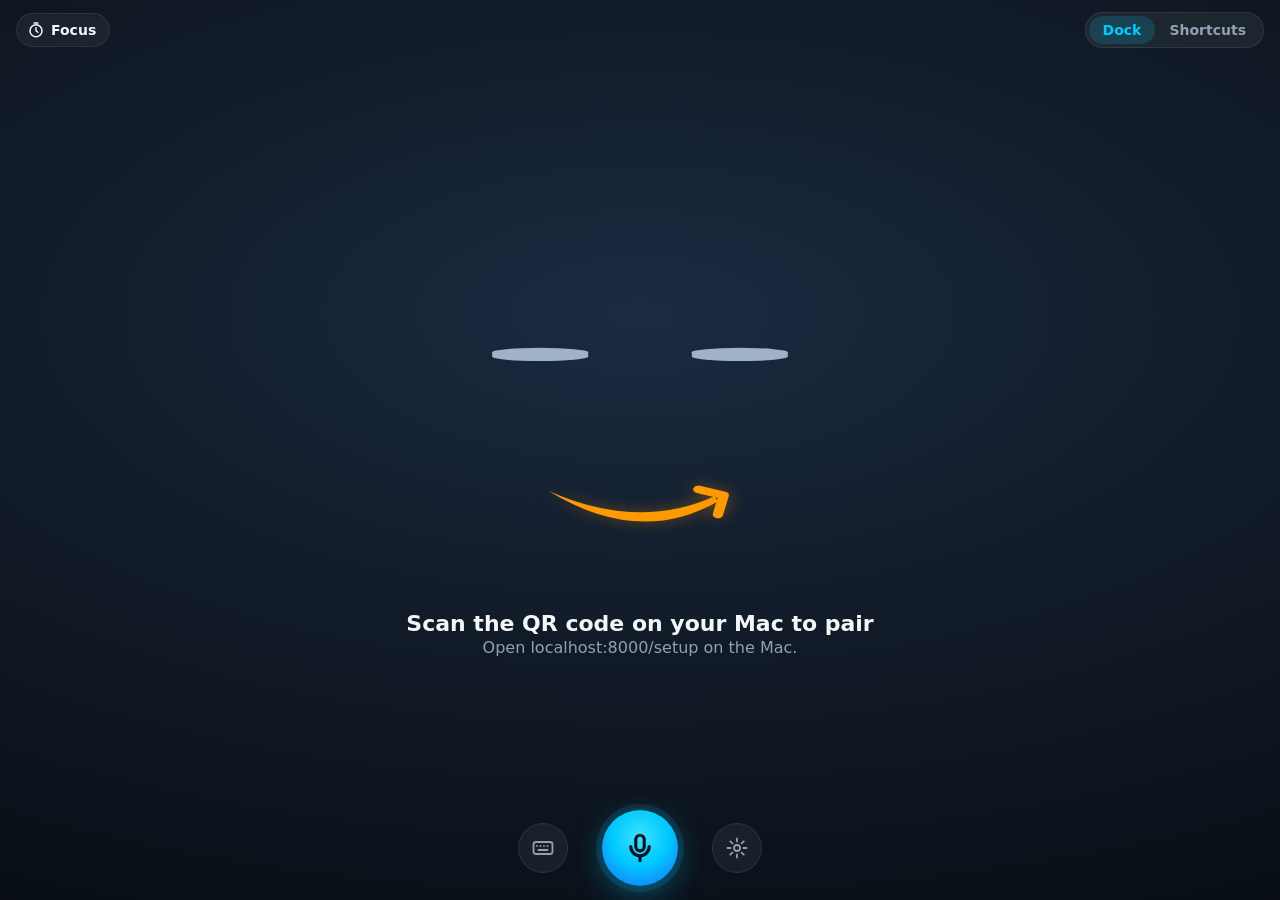
==== server/static/index.html @ d522cc07 "Dock: Alexa+ MCP server, AI agent, Mac + Windows desktop agent, phone app" ====
<!doctype html>
<html lang="en">
<head>
  <meta charset="utf-8">
  <meta name="viewport" content="width=device-width, initial-scale=1, viewport-fit=cover">
  <meta name="theme-color" content="#0f1823">
  <meta name="apple-mobile-web-app-capable" content="yes">
  <meta name="apple-mobile-web-app-status-bar-style" content="black-translucent">
  <title>Dock</title>
  <link rel="manifest" href="manifest.webmanifest">
  <link rel="icon" href="icon.svg" type="image/svg+xml">
  <link rel="apple-touch-icon" href="icon-192.png">
  <link rel="stylesheet" href="style.css">
</head>
<body data-view="face" data-stage="face">
  <header id="topbar">
    <button type="button" id="focus-button" class="pill">
      <svg viewBox="0 0 24 24" aria-hidden="true"><circle cx="12" cy="13" r="8"/><path d="M12 9v4l2.5 2M9.5 2.5h5"/></svg>
      <span id="focus-button-text">Focus</span>
    </button>
    <div id="status" hidden>Connecting…</div>
    <div id="views" role="tablist">
      <button type="button" class="view-tab active" data-view="face">Dock</button>
      <button type="button" class="view-tab" data-view="pad">Shortcuts</button>
    </div>
  </header>

  <main id="main">
    <!-- The stage shows one thing at a time: the face, the focus timer, or the cards. -->
    <section id="stage">
      <div id="face-scene" class="scene">
        <div class="face-tips" id="face-tips-left"></div>
        <div class="face-tips" id="face-tips-right"></div>
        <svg id="face" class="mood-happy" viewBox="0 0 300 210" role="img" aria-label="Dock's face">
          <g class="float">
            <g transform="translate(98 82)"><g class="eye left"><g class="look"><g class="lid">
              <rect class="eye-open" x="-25" y="-38" width="50" height="76" rx="25"/>
              <path class="eye-happy" d="M-27 12 Q0 -30 27 12"/>
            </g></g></g></g>
            <g transform="translate(202 82)"><g class="eye right"><g class="look"><g class="lid">
              <rect class="eye-open" x="-25" y="-38" width="50" height="76" rx="25"/>
              <path class="eye-happy" d="M-27 12 Q0 -30 27 12"/>
            </g></g></g></g>
            <!-- The smile: a swoosh with an arrowhead, like the Amazon smile -->
            <g class="mouth" transform="translate(150 158)"><g class="mouth-shape">
              <path class="smile" d="M-78 -14 Q0 32 66 -8 L69 -2 Q0 50 -78 -14 Z"/>
              <path class="arrow" d="M52 -16 L74 -9 L69 13"/>
            </g></g>
            <text class="zz" x="236" y="40">z</text><text class="zz zz2" x="256" y="22">z</text>
          </g>
        </svg>
        <div id="face-line"></div>
        <div id="face-detail"></div>
      </div>

      <div id="timer-scene" class="scene">
        <div id="timer-ring">
          <svg viewBox="0 0 200 200" aria-hidden="true">
            <defs><linearGradient id="ring-color" x1="0" y1="0" x2="1" y2="1"><stop offset="0" stop-color="#00caff"/><stop offset="1" stop-color="#1e6bff"/></linearGradient></defs>
            <circle class="track" cx="100" cy="100" r="90"/>
            <circle id="timer-progress" cx="100" cy="100" r="90"/>
          </svg>
          <div id="timer-inner">
            <div id="focus-time">0:00</div>
            <div id="focus-state"></div>
          </div>
        </div>
        <div id="focus-goal"></div>
        <div id="timer-moment"></div>
        <div id="timer-presence"><span id="presence-dot"></span> <span id="presence-text">Camera off</span></div>
      </div>

      <div id="cards" class="scene">
        <!-- Mac only: the chat box that opens when you click Dock's face in the menu bar -->
        <div id="compose" class="panel" hidden>
          <form id="compose-form">
            <input id="compose-input" type="text" placeholder="Ask Dock…" autocomplete="off">
            <button type="button" id="compose-mic" aria-label="Talk">
              <svg viewBox="0 0 24 24" aria-hidden="true"><rect x="9" y="3" width="6" height="11" rx="3"/><path d="M5.5 11a6.5 6.5 0 0 0 13 0M12 17.5V21"/></svg>
            </button>
          </form>
          <div id="compose-tips"></div>
          <div id="compose-foot">
            <span id="compose-hint">Talk or type · ⌥ Space opens this anywhere · Esc closes</span>
            <button type="button" id="compose-settings" aria-label="Dock settings" title="Settings and setup">
              <svg viewBox="0 0 24 24" aria-hidden="true"><circle cx="12" cy="12" r="3"/><path d="M12 2.5v3M12 18.5v3M2.5 12h3M18.5 12h3M5.3 5.3l2.1 2.1M16.6 16.6l2.1 2.1M5.3 18.7l2.1-2.1M16.6 7.4l2.1-2.1"/></svg>
            </button>
          </div>
        </div>
        <div id="answer" class="panel transient" hidden>
          <div id="answer-you"></div>
          <div id="answer-text"></div>
        </div>

        <div id="card" class="panel transient" hidden>
          <div id="card-title"></div>
          <div id="card-shortcut"></div>
          <div id="card-detail"></div>
        </div>

        <div id="tip" class="panel transient" hidden>
          <div id="tip-title"></div>
          <div id="tip-shortcut"></div>
          <div id="tip-detail"></div>
        </div>

        <div id="reading" class="panel" hidden>
          <div class="eyebrow">Reading aloud</div>
          <div id="reading-title"></div>
          <button type="button" id="reading-stop" class="primary">Stop reading</button>
        </div>

        <div id="mail" class="panel" hidden>
          <button type="button" class="close" aria-label="Close">×</button>
          <div class="panel-title" id="mail-title"></div>
          <ul id="mail-list"></ul>
          <div id="mail-rest"></div>
        </div>

        <div id="briefing" class="panel" hidden>
          <button type="button" class="close" aria-label="Close">×</button>
          <div class="panel-title" id="briefing-title"></div>
          <div id="briefing-sections"></div>
          <div class="row" id="briefing-ask">
            <button type="button" id="briefing-yes" class="primary">Brief me</button>
            <button type="button" id="briefing-no" class="secondary">Not now</button>
          </div>
        </div>

        <div id="search" class="panel" hidden>
          <button type="button" class="close" aria-label="Not now">×</button>
          <div class="eyebrow" id="search-why">Search Google?</div>
          <div id="search-query"></div>
          <div class="row">
            <button type="button" id="search-go" class="primary">Search</button>
            <button type="button" id="search-no" class="secondary">Not now</button>
          </div>
        </div>

        <div id="writing" class="panel" hidden>
          <button type="button" class="close" aria-label="Keep my text">×</button>
          <div class="eyebrow" id="writing-title">Suggested change</div>
          <div id="writing-text"></div>
          <div class="row">
            <button type="button" id="writing-replace" class="primary">Replace</button>
            <button type="button" id="writing-below" class="secondary">Insert below</button>
            <button type="button" id="writing-more" class="secondary">Change more</button>
          </div>
        </div>

        <div id="mail-plan" class="panel" hidden>
          <button type="button" class="close" aria-label="Not now">×</button>
          <div class="panel-title">Clean up your inbox</div>
          <ul id="mail-plan-list"></ul>
          <div class="row">
            <button type="button" id="mail-plan-go" class="primary">Clean up</button>
            <button type="button" id="mail-plan-no" class="secondary">Not now</button>
          </div>
        </div>

        <div id="downloads" class="panel" hidden>
          <button type="button" class="close" aria-label="Not now for all">×</button>
          <div class="eyebrow">New download</div>
          <ul id="downloads-list"></ul>
        </div>

        <div id="plan" class="panel" hidden>
          <button type="button" class="close" aria-label="Close">×</button>
          <div class="panel-title">Tidy Downloads</div>
          <ul id="plan-moves"></ul>
          <ul id="plan-questions"></ul>
          <div class="row">
            <button type="button" id="plan-move" class="primary">Move selected</button>
            <button type="button" id="plan-cancel" class="secondary">Not now</button>
          </div>
        </div>

        <div id="recap" class="panel" hidden>
          <button type="button" class="close" aria-label="Close">×</button>
          <div class="panel-title" id="recap-day"></div>
          <div id="recap-summary"></div>
          <div id="recap-apps"></div>
          <ul id="recap-files"></ul>
        </div>

        <!-- After a focus session: proof of work -->
        <div id="focus-report" class="panel" hidden>
          <button type="button" class="close" aria-label="Close">×</button>
          <div class="eyebrow">Session done</div>
          <div class="panel-title" id="report-title"></div>
          <div id="report-numbers"></div>
          <div id="report-apps"></div>
          <ul id="report-files"></ul>
          <div id="report-ask">Did you finish your goal?
            <div class="row"><button type="button" id="report-yes" class="primary">Yes!</button><button type="button" id="report-no" class="secondary">Not yet</button></div>
          </div>
          <div class="row">
            <button type="button" id="report-break" class="primary">Take a break</button>
            <button type="button" id="report-again" class="secondary">Another round</button>
          </div>
        </div>

        <!-- Break: flashcards of the shortcuts you asked about -->
        <div id="focus-break" class="panel" hidden>
          <div class="eyebrow">Break · <span id="break-left"></span></div>
          <div id="flashcard">
            <div id="flash-app"></div>
            <div id="flash-name"></div>
            <div id="flash-answer" hidden></div>
            <div class="row center" id="flash-buttons">
              <button type="button" id="flash-reveal" class="secondary">Show shortcut</button>
              <button type="button" id="flash-next" class="secondary" hidden>Next</button>
            </div>
          </div>
          <div id="flash-empty" hidden>Ask Dock where things are in your apps, and their shortcuts become flashcards here.</div>
        </div>

        <div id="week" class="panel" hidden>
          <button type="button" class="close" aria-label="Close">×</button>
          <div class="panel-title">This week</div>
          <div id="week-summary"></div>
          <div id="week-days"></div>
          <ul id="week-goals"></ul>
        </div>
      </div>
    </section>

    <!-- "Try saying" examples for the app in front (Shortcuts view, and while typing) -->
    <section id="try">
      <div id="try-chips">
        <button type="button" class="chip">Tidy my downloads</button>
        <button type="button" class="chip">What's on today?</button>
      </div>
    </section>

    <section id="pad-area">
      <div id="pad-app">Open an app on your Mac</div>
      <div id="pad"></div>
    </section>
  </main>

  <footer id="controls">
    <div id="buttons">
      <button type="button" id="type-button" class="round" aria-label="Type a message">
        <svg viewBox="0 0 24 24" aria-hidden="true"><rect x="2.5" y="6" width="19" height="12" rx="2.5"/><path d="M6 10h.01M9.5 10h.01M13 10h.01M16.5 10h.01M7.5 14h9"/></svg>
      </button>
      <button type="button" id="talk" aria-label="Tap to talk">
        <svg viewBox="0 0 24 24" aria-hidden="true"><rect x="9" y="3" width="6" height="11" rx="3"/><path d="M5.5 11a6.5 6.5 0 0 0 13 0M12 17.5V21"/></svg>
      </button>
      <button type="button" id="settings-button" class="round" aria-label="Settings">
        <svg viewBox="0 0 24 24" aria-hidden="true"><circle cx="12" cy="12" r="3"/><path d="M12 2.5v3M12 18.5v3M2.5 12h3M18.5 12h3M5.3 5.3l2.1 2.1M16.6 16.6l2.1 2.1M5.3 18.7l2.1-2.1M16.6 7.4l2.1-2.1"/></svg>
      </button>
    </div>
    <form id="chat" hidden>
      <input id="chat-input" type="text" placeholder="Type, or just talk…" autocomplete="off" enterkeyhint="send">
      <button type="button" id="chat-mic" class="round small" aria-label="Talk instead">
        <svg viewBox="0 0 24 24" aria-hidden="true"><rect x="9" y="3" width="6" height="11" rx="3"/><path d="M5.5 11a6.5 6.5 0 0 0 13 0M12 17.5V21"/></svg>
      </button>
      <button type="submit" class="primary">Send</button>
      <button type="button" id="chat-close" class="round small" aria-label="Close keyboard">×</button>
    </form>
  </footer>
  <div id="glow" aria-hidden="true"></div>

  <!-- Focus: start a session, or change the one that is running -->
  <dialog id="focus-sheet" class="sheet">
    <div class="sheet-head"><span>Focus</span><button type="button" class="close" aria-label="Close">×</button></div>
    <div id="focus-start">
      <input id="focus-goal-input" type="text" placeholder="Goal, e.g. stat310 homework" autocomplete="off">
      <div id="focus-lengths">
        <button type="button" class="chip" data-minutes="15">15 min</button>
        <button type="button" class="chip" data-minutes="25">25 min</button>
        <button type="button" class="chip selected" data-minutes="50">50 min</button>
        <button type="button" class="chip" data-minutes="90">90 min</button>
        <button type="button" class="chip" data-minutes="0">Until I stop</button>
        <input id="focus-custom" type="number" min="1" max="600" placeholder="other min">
      </div>
      <div class="row">
        <button type="button" id="focus-go" class="primary">Start</button>
        <button type="button" id="focus-week" class="secondary">This week</button>
      </div>
      <div id="focus-tip">Tip: turn on Do Not Disturb, keep the phone charging, and pin this screen (Settings › Security › App pinning).</div>
    </div>
    <div id="focus-live" hidden>
      <div id="sheet-goal"></div>
      <div id="focus-stats"></div>
      <div class="row">
        <button type="button" id="focus-pause" class="secondary">Pause</button>
        <button type="button" id="focus-end" class="secondary">End session</button>
      </div>
    </div>
    <label class="check"><input id="focus-camera" type="checkbox" checked> Use the camera to notice when I step away (video stays on this phone)</label>
  </dialog>

  <dialog id="settings-sheet" class="sheet">
    <div class="sheet-head"><span>Settings</span><button type="button" class="close" aria-label="Close">×</button></div>
    <label class="check" id="folder-suggestions-row"><input id="folder-suggestions" type="checkbox"> Suggest folders by itself for new downloads and Save windows (uses a little AI each time). When off, Dock asks first in Save windows.</label>
    <button type="button" id="install" class="primary" hidden>Install Dock on this phone</button>
    <div id="install-help">To open Dock with one tap: Chrome menu ⋮ › <b>Add to Home screen</b>.</div>
    <div id="settings-status"></div>
    <div id="saved" hidden>Dock saved you <b id="saved-week"></b> this week</div>
  </dialog>

  <video id="camera" playsinline muted hidden></video>
  <script src="config.js"></script>
  <script src="app.js"></script>
  <script src="focus.js"></script>
</body>
</html>
---- server/static/style.css ----
/* Dock phone app. Alexa-style colours: deep navy, Alexa cyan, Amazon orange. */
:root {
  --bg: #0f1823;
  --bg-deep: #070c12;
  --fg: #f3f7fa;
  --muted: #8fa1b3;
  --card: #18243a;
  --card-line: rgba(255, 255, 255, 0.08);
  --cyan: #00caff;
  --blue: #1e6bff;
  --orange: #ff9900;
  --red: #ff5a5f;
  --green: #2fd67b;
  --ease: cubic-bezier(0.2, 0.9, 0.3, 1.15);
}

* { box-sizing: border-box; -webkit-tap-highlight-color: transparent; }

html, body { height: 100%; }

body {
  margin: 0;
  height: 100dvh;
  display: grid;
  grid-template-rows: auto 1fr auto;
  overflow: hidden;
  background: radial-gradient(120% 80% at 50% 35%, #1a2a40 0%, var(--bg) 55%, var(--bg-deep) 100%);
  color: var(--fg);
  font-family: "Amazon Ember", system-ui, -apple-system, "Segoe UI", Roboto, sans-serif;
}

button { font: inherit; cursor: pointer; color: inherit; }
input { font: inherit; }
[hidden] { display: none !important; }

.primary, .secondary {
  padding: 11px 20px;
  border: none;
  border-radius: 999px;
  font-weight: 600;
  white-space: nowrap;
  transition: transform 0.1s, filter 0.2s;
}
.primary { background: var(--cyan); color: #00141f; }
.secondary { background: rgba(255, 255, 255, 0.09); color: var(--fg); }
.primary:active, .secondary:active { transform: scale(0.96); }
.small { padding: 7px 14px; font-size: 14px; }
.row { display: flex; gap: 10px; }
.row > button { flex: 1; min-width: 0; overflow: hidden; text-overflow: ellipsis; }
.row.center { justify-content: center; }
.row.center > button { flex: none; }

/* ---- Top bar ---- */

#topbar {
  /* Clear of the camera notch on either side when the phone is on its side. */
  padding-left: max(16px, env(safe-area-inset-left)) !important;
  padding-right: max(16px, env(safe-area-inset-right)) !important;
  display: flex;
  align-items: center;
  justify-content: space-between;
  gap: 8px;
  padding: max(12px, env(safe-area-inset-top)) 16px 4px;
  position: relative;
}

.pill {
  display: flex;
  align-items: center;
  gap: 6px;
  padding: 7px 13px 7px 10px;
  border: 1px solid var(--card-line);
  border-radius: 999px;
  background: rgba(255, 255, 255, 0.05);
  font-size: 14px;
  font-weight: 600;
  font-variant-numeric: tabular-nums;
}
.pill svg { width: 18px; height: 18px; fill: none; stroke: currentColor; stroke-width: 2; stroke-linecap: round; }
#focus-button.live { border-color: var(--cyan); color: var(--cyan); }
#focus-button.away { border-color: var(--orange); color: var(--orange); }

/* "✓ Split Clip": a quick note at the top for things that just worked */

#status {
  position: absolute;
  left: 50%;
  top: calc(max(12px, env(safe-area-inset-top)) + 40px);
  transform: translateX(-50%);
  padding: 4px 12px;
  border-radius: 999px;
  background: rgba(255, 153, 0, 0.15);
  color: var(--orange);
  font-size: 13px;
  white-space: nowrap;
  z-index: 2;
}

#views {
  display: flex;
  padding: 3px;
  border-radius: 999px;
  background: rgba(255, 255, 255, 0.06);
  border: 1px solid var(--card-line);
}
.view-tab {
  padding: 6px 14px;
  border: none;
  border-radius: 999px;
  background: none;
  color: var(--muted);
  font-size: 14px;
  font-weight: 600;
}
.view-tab.active { background: rgba(0, 202, 255, 0.16); color: var(--cyan); }

/* ---- Main area ---- */

#main {
  padding-left: max(16px, env(safe-area-inset-left)) !important;
  padding-right: max(16px, env(safe-area-inset-right)) !important;
  display: flex;
  flex-direction: column;
  min-height: 0;
  overflow-y: auto;
  padding: 0 16px;
}

#stage {
  flex: 1;
  display: grid;
  grid-template-columns: minmax(0, 1fr);
  /* Exactly the space there is: a hidden scene (e.g. the focus timer behind the
     face) must not make the page taller and show a scrollbar. */
  grid-template-rows: minmax(0, 1fr);
  min-height: 0;
  overflow: hidden;
}
body[data-view="pad"] #stage { grid-template-rows: auto; overflow: visible; }
/* No scrollbars drawn anywhere on the phone (things still scroll if needed). */
#main, #cards, #try-chips { scrollbar-width: none; }
#main::-webkit-scrollbar, #cards::-webkit-scrollbar { display: none; }

/* All scenes sit in the same spot; only one is shown, and they cross-fade. */
.scene {
  grid-area: 1 / 1;
  display: flex;
  flex-direction: column;
  align-items: center;
  justify-content: center;
  transition: opacity 0.35s ease, transform 0.55s var(--ease), visibility 0s linear 0.55s;
  opacity: 0;
  visibility: hidden;
  pointer-events: none;
}
body[data-stage="face"] #face-scene,
body[data-stage="timer"] #timer-scene,
body[data-stage="cards"] #cards {
  opacity: 1;
  visibility: visible;
  pointer-events: auto;
  transform: none;
  transition: opacity 0.35s ease 0.1s, transform 0.55s var(--ease) 0.1s, visibility 0s;
}
/* The face shrinks into the middle as a card grows out of it (and back). */
#face-scene { transform: scale(0.6); }
#timer-scene { transform: scale(0.85); }
#cards { transform: scale(0.94); justify-content: safe center; gap: 14px; padding: 12px 0; overflow-y: auto; max-height: 100%; }

/* ---- The face ---- */

#face-scene {
  display: grid;
  grid-template-columns: minmax(0, 1fr);
  grid-template-areas: "face" "line" "detail" "left" "right";
  justify-items: center;
  align-content: center;
  gap: 16px;
  user-select: none;
}
#face { grid-area: face; width: min(80vw, 44vh, 420px); overflow: visible; cursor: pointer; }
#face-line { grid-area: line; }
#face-detail { grid-area: detail; }

/* A few things to ask, shown only while Dock is idle: below the face in
   portrait, on both sides of it in landscape (so the face can stay big). */
.face-tips { display: none; gap: 8px; flex-wrap: wrap; justify-content: center; max-width: 30rem; }
#face-tips-left { grid-area: left; }
#face-tips-right { grid-area: right; margin-top: -8px; }
#face-scene.idle .face-tips { display: flex; }
.face-tips .chip { white-space: normal; text-align: center; font-size: 15px; padding: 9px 15px; }

@media (min-aspect-ratio: 5/4) {
  #face-scene {
    grid-template-columns: minmax(0, 1fr) auto minmax(0, 1fr);
    grid-template-rows: auto auto auto;
    grid-template-areas: "left face right" "left line right" "left detail right";
    column-gap: clamp(12px, 3vw, 40px);
    row-gap: 10px;
  }
  /* Landscape: the face uses the height, so the eyes get much bigger. */
  #face { width: min(46vw, 64vh, 640px); }
  .face-tips { flex-direction: column; flex-wrap: nowrap; align-self: center; width: 100%; max-width: 15rem; margin: 0 !important; }
  #face-tips-left { justify-self: end; align-items: flex-end; }
  #face-tips-right { justify-self: start; align-items: flex-start; }
  .face-tips .chip { text-align: left; }
  #face-tips-left .chip { text-align: right; }
}
#face .float { animation: float 5s ease-in-out infinite; }
#face .eye, #face .look, #face .lid, #face .mouth-shape {
  transform-box: fill-box;
  transform-origin: center;
  transition: transform 0.35s var(--ease), opacity 0.3s;
}
#face .lid { transition-duration: 0.09s; }
#face .eye-open { fill: #e9fbff; filter: drop-shadow(0 0 10px rgba(0, 202, 255, 0.75)); transition: opacity 0.2s; }
#face .eye-happy { fill: none; stroke: #e9fbff; stroke-width: 13; stroke-linecap: round; opacity: 0;
                   filter: drop-shadow(0 0 10px rgba(0, 202, 255, 0.75)); transition: opacity 0.2s; }
#face .smile { fill: var(--orange); }
#face .arrow { fill: none; stroke: var(--orange); stroke-width: 9; stroke-linecap: round; stroke-linejoin: round; }
#face .mouth-shape { filter: drop-shadow(0 0 8px rgba(255, 153, 0, 0.35)); }
#face .zz { fill: var(--muted); font-size: 30px; font-weight: 700; opacity: 0; }

#face.blink .lid { transform: scaleY(0.08); }

#face.mood-listening .eye { transform: scale(1.12); }
#face.mood-listening .eye-open { filter: drop-shadow(0 0 18px rgba(0, 202, 255, 1)); }
#face.mood-thinking .look { transform: translate(9px, -12px) scale(0.92); }
#face.mood-thinking .mouth-shape { transform: scale(0.7, 0.6); }
#face.mood-speaking .mouth-shape { animation: talk 0.32s ease-in-out infinite alternate; }
#face.mood-celebrate .eye-open { opacity: 0; }
#face.mood-celebrate .eye-happy { opacity: 1; }
#face.mood-celebrate .mouth-shape { transform: scale(1.12); }
#face.mood-sleepy .lid { transform: scaleY(0.09); }
#face.mood-sleepy .mouth-shape { transform: scale(0.6, 0.45); }
#face.mood-sleepy .zz { animation: zz 3s ease-in-out infinite; }
#face.mood-sleepy .zz2 { animation-delay: 1.2s; }
#face.mood-sleepy .eye-open, #face.mood-offline .eye-open { filter: none; fill: #9fb3c4; }
#face.mood-paused .lid { transform: scaleY(0.45); }
#face.mood-paused .mouth-shape { transform: scale(0.75, 0.5); }
#face.mood-worried .eye.left { transform: rotate(14deg) scaleY(0.82); }
#face.mood-worried .eye.right { transform: rotate(-14deg) scaleY(0.82); }
#face.mood-worried .mouth-shape { transform: scale(0.7, -0.55); }
#face.mood-offline { opacity: 0.45; }
#face.mood-offline .lid { transform: scaleY(0.12); }
#face.mood-offline .mouth-shape { transform: scale(0.6, 0.3); }

@keyframes float { 50% { transform: translateY(-5px); } }
@keyframes talk { from { transform: scale(1, 1); } to { transform: scale(0.88, 0.55); } }
@keyframes zz { 0% { opacity: 0; transform: translate(0, 10px); } 40% { opacity: 1; } 100% { opacity: 0; transform: translate(10px, -14px); } }

#face-line { font-size: 22px; font-weight: 600; text-align: center; max-width: 22em; line-height: 1.3; }
#face-line:empty { display: none; }
#face-detail { margin-top: -10px; font-size: 16px; color: var(--muted); text-align: center; max-width: 24em; }
#face-detail:empty { display: none; }
#face-line b { color: var(--cyan); }

/* ---- Focus timer ---- */

#timer-scene { gap: 14px; }
#timer-ring { position: relative; width: min(74vw, 42vh, 340px); aspect-ratio: 1; }
#timer-ring svg { width: 100%; height: 100%; transform: rotate(-90deg); }
#timer-ring circle { fill: none; stroke-width: 9; }
#timer-ring .track { stroke: rgba(255, 255, 255, 0.07); }
#timer-progress { stroke: url(#ring-color); stroke-linecap: round; stroke-dasharray: 565.5; transition: stroke-dashoffset 1s linear; filter: drop-shadow(0 0 6px rgba(0, 202, 255, 0.6)); }
#timer-scene.paused #timer-progress { stroke: var(--orange); filter: none; }
#timer-inner { position: absolute; inset: 0; display: flex; flex-direction: column; align-items: center; justify-content: center; }
#focus-time { font-size: clamp(48px, 17vw, 84px); font-weight: 700; font-variant-numeric: tabular-nums; letter-spacing: -0.02em; }
#focus-state { color: var(--muted); text-transform: uppercase; letter-spacing: 0.14em; font-size: 13px; font-weight: 600; }
#focus-goal { font-size: 22px; font-weight: 600; text-align: center; }
#timer-presence { font-size: 14px; color: var(--muted); }
#timer-scene { cursor: pointer; }
#timer-moment { font-size: 18px; font-weight: 600; color: var(--cyan); text-align: center; min-height: 1.4em; }
#timer-moment:empty { display: none; }
#timer-scene[data-mood="worried"] #timer-moment { color: var(--orange); }
#timer-scene[data-mood="sleepy"] #timer-moment { color: var(--muted); }
#presence-dot { display: inline-block; width: 9px; height: 9px; border-radius: 50%; background: #4b5563; vertical-align: 1px; }
#presence-dot.here { background: var(--green); }
#presence-dot.away { background: var(--orange); }

/* ---- Cards ---- */

.panel {
  position: relative;
  width: min(34rem, 100%);
  padding: 20px 22px;
  border-radius: 24px;
  background: linear-gradient(180deg, rgba(30, 46, 70, 0.95), rgba(22, 34, 54, 0.95));
  border: 1px solid var(--card-line);
  box-shadow: 0 18px 50px rgba(0, 0, 0, 0.35);
  animation: card-in 0.45s var(--ease);
  font-size: 17px;
}
.panel.leaving { animation: card-out 0.22s ease-in forwards; }
@keyframes card-in { from { opacity: 0; transform: translateY(28px) scale(0.96); } }
/* On the phone a card starts as a small round glow where the face was and opens up. */
body:not(.mac) .panel { animation: card-bloom 0.5s var(--ease); }
body:not(.mac) .panel.leaving { animation: card-sink 0.24s ease-in forwards; }
@keyframes card-bloom {
  0% { opacity: 0; transform: scale(0.25); border-radius: 50%; filter: blur(8px); }
  45% { opacity: 1; filter: blur(0); }
  100% { transform: none; }
}
@keyframes card-sink { to { opacity: 0; transform: scale(0.6); border-radius: 50%; } }
@keyframes card-out { to { opacity: 0; transform: translateY(-14px) scale(0.97); } }

.panel .close {
  position: absolute; top: 10px; right: 10px;
  width: 34px; height: 34px; border: none; border-radius: 50%;
  background: rgba(255, 255, 255, 0.07); color: var(--muted); font-size: 20px; line-height: 1;
}
.eyebrow { color: var(--cyan); font-size: 13px; font-weight: 700; text-transform: uppercase; letter-spacing: 0.12em; margin-bottom: 6px; }
.panel-title { font-weight: 700; font-size: 22px; margin-bottom: 10px; padding-right: 30px; }
.panel input[type="text"] {
  width: 100%; margin: 4px 0 12px; padding: 12px 16px;
  border: 1px solid var(--card-line); border-radius: 14px;
  background: rgba(0, 0, 0, 0.25); color: var(--fg);
}

/* Bigger when it's the only thing on screen. */
#cards[data-count="1"] .panel { font-size: 19px; padding: 26px 24px; }
#cards[data-count="1"] .panel-title { font-size: 26px; }

/* The answer to what you just asked */
#answer { text-align: center; }
#answer-you { color: var(--muted); font-size: 16px; margin-bottom: 8px; }
#answer-you:empty { display: none; }
#answer-text { font-size: 24px; font-weight: 600; line-height: 1.35; white-space: pre-line; }
#cards[data-count="1"] #answer-text { font-size: clamp(24px, 6.5vw, 32px); }
/* Next to another card it becomes a small caption above it. */
#cards:not([data-count="1"]) #answer { order: -1; padding: 12px 18px; background: none; border: none; box-shadow: none; }
#cards:not([data-count="1"]) #answer-text { font-size: 18px; font-weight: 500; color: var(--muted); }
.thinking::after { content: "…"; display: inline-block; animation: dots 1.2s steps(4) infinite; width: 1.2em; text-align: left; overflow: hidden; vertical-align: bottom; }
@keyframes dots { from { width: 0; } to { width: 1.2em; } }

#card { text-align: center; }
#card-title { font-size: 26px; font-weight: 700; }
#cards[data-count="1"] #card-title { font-size: clamp(28px, 8vw, 38px); }
#card-shortcut { margin-top: 14px; }
#card-shortcut:empty, #tip-shortcut:empty { display: none; }
#card-detail { color: var(--muted); margin-top: 12px; white-space: pre-line; }
#card-detail:empty { display: none; }
/* Done: a check that pops in, the name, and the shortcut for next time. */
#card.done #card-title::before {
  content: "✓"; display: block; width: 64px; height: 64px; margin: 0 auto 12px; border-radius: 50%;
  background: var(--cyan); color: #0b1526; font-size: 36px; line-height: 64px; font-weight: 800;
  animation: check-pop 0.45s var(--ease) both 0.08s;
}
#card.done #card-shortcut { margin-top: 10px; opacity: 0.75; }
#card.done .keys { font-size: 30px !important; }
@keyframes check-pop { 0% { transform: scale(0); } 70% { transform: scale(1.15); } 100% { transform: none; } }
body.mac #card.done { display: flex; align-items: center; gap: 12px; text-align: left; }
body.mac #card.done #card-title { display: flex; align-items: center; gap: 10px; font-size: 17px !important; }
body.mac #card.done #card-title::before { width: 28px; height: 28px; margin: 0; font-size: 16px; line-height: 28px; flex: none; }
body.mac #card.done #card-shortcut { margin: 0 0 0 auto; }
body.mac #card.done .keys { font-size: 18px !important; }

/* Keyboard shortcuts drawn as keys */
.keys { display: inline-flex; gap: 8px; flex-wrap: wrap; justify-content: center; }
.keys kbd {
  min-width: 1.6em; padding: 0.12em 0.38em;
  border-radius: 0.22em;
  background: linear-gradient(180deg, #2b3d57, #1d2b40);
  border: 1px solid rgba(255, 255, 255, 0.14);
  border-bottom-width: 4px;
  font-family: inherit; font-weight: 700; text-align: center;
}
#card .keys, #tip .keys, #flash-answer .keys { font-size: 46px; }
#cards[data-count="1"] #card .keys { font-size: clamp(48px, 15vw, 72px); }

#tip { border: 2px solid var(--orange); text-align: center; }
#tip-title { font-weight: 700; font-size: 20px; }
#tip-shortcut { margin-top: 10px; font-size: 40px; }
#tip-detail { color: var(--muted); margin-top: 8px; font-size: 15px; }

#reading { text-align: center; display: flex; flex-direction: column; align-items: center; gap: 12px; }
#reading-title { font-size: 22px; font-weight: 600; }

#downloads-list { list-style: none; padding: 0; margin: 0; }
#downloads-list li { padding: 8px 0; }
#downloads-list li + li { border-top: 1px solid var(--card-line); padding-top: 14px; margin-top: 6px; }
.download-name { font-weight: 700; font-size: 1.1em; overflow-wrap: anywhere; }
.download-to { margin: 6px 0 4px; font-size: 1.05em; overflow-wrap: break-word; }
.download-to b { color: var(--cyan); }
.move-why { color: var(--muted); font-size: 14px; }
#downloads .row { margin-top: 12px; }
#downloads .row button { padding: 11px 6px; }
@media (max-width: 380px) { #downloads .row button { font-size: 14px; padding: 10px 4px; } }

#plan ul { list-style: none; padding: 0; margin: 0 0 14px; }
#plan-moves li { display: flex; gap: 10px; align-items: flex-start; padding: 7px 0; }
#plan-moves input { width: 20px; height: 20px; margin-top: 3px; flex: none; accent-color: var(--cyan); }
#plan-moves label { overflow-wrap: anywhere; }
#plan-questions li { padding: 6px 0; color: var(--orange); }
#plan-questions li::before { content: "? "; font-weight: 700; }
#downloads .eyebrow { padding-right: 34px; }
#mail-list { list-style: none; padding: 0; margin: 0; text-align: left; }
#mail-list li { padding: 9px 0 9px 12px; border-left: 3px solid transparent; }
#mail-list li + li { border-top: 1px solid var(--card-line); }
#mail-list li.urgent { border-left-color: var(--orange); }
.mail-from { font-weight: 700; display: flex; justify-content: space-between; gap: 8px; }
.mail-when { color: var(--muted); font-weight: 400; font-size: 0.85em; flex: none; }
.mail-gist { color: var(--muted); margin-top: 2px; }
#mail-list li.urgent .mail-gist { color: var(--fg); }
#mail-rest { color: var(--muted); font-size: 0.9em; margin-top: 10px; text-align: left; }
#mail-rest:empty { display: none; }
#briefing .row, #mail-plan .row { margin-top: 14px; }
#briefing { text-align: left; }
.briefing-section { margin-top: 12px; }
.briefing-section .eyebrow { margin-bottom: 4px; }
.briefing-line { padding: 3px 0; }
.briefing-mail { list-style: none; padding: 0; margin: 0; }
.briefing-mail li { padding: 6px 0 6px 12px; border-left: 3px solid transparent; }
.briefing-mail li.urgent { border-left-color: var(--orange); }
button.small { padding: 6px 12px; font-size: 14px; margin-top: 6px; border-radius: 16px; width: auto; max-width: 100%;
               white-space: normal; text-align: left; line-height: 1.3; }
#mail-plan-list li { flex-wrap: wrap; }
#mail-plan-list li button.small { margin-left: 30px; }
#mail-plan-list { list-style: none; padding: 0; margin: 0; text-align: left; }
#mail-plan-list li { display: flex; gap: 10px; align-items: flex-start; padding: 7px 0; }
#mail-plan-list input { width: 20px; height: 20px; margin-top: 3px; flex: none; accent-color: var(--cyan); }
#mail-plan-list label { overflow-wrap: anywhere; }
/* Long lists scroll inside the card, so its buttons stay in view. */
#plan-moves, #downloads-list, #mail-list, #mail-plan-list { max-height: 45vh; overflow-y: auto; overscroll-behavior: contain; }
#plan-moves.more, #downloads-list.more, #mail-list.more, #mail-plan-list.more { -webkit-mask-image: linear-gradient(to bottom, #000 calc(100% - 36px), transparent); mask-image: linear-gradient(to bottom, #000 calc(100% - 36px), transparent); }

#recap-summary { margin-bottom: 14px; line-height: 1.45; }
.bar-row { display: grid; grid-template-columns: 6.5rem 1fr 4.5rem; gap: 8px; align-items: center; font-size: 14px; margin: 5px 0; }
.bar-row > span:first-child { overflow: hidden; text-overflow: ellipsis; white-space: nowrap; }
.bar { height: 10px; border-radius: 5px; background: linear-gradient(90deg, var(--cyan), var(--blue)); }
.bar-time { color: var(--muted); text-align: right; }
#recap-files, #report-files, #week-goals { margin: 12px 0 0; padding-left: 18px; color: var(--muted); font-size: 14px; }


#report-numbers { font-size: 18px; line-height: 1.55; margin-bottom: 10px; }
#report-apps { color: var(--muted); font-size: 14px; }
#report-ask { margin: 14px 0; }
#report-ask .row { margin-top: 8px; }
#flashcard { text-align: center; padding: 10px 0; }
#flash-app { color: var(--muted); font-size: 14px; }
#flash-name { font-size: 28px; font-weight: 700; margin: 6px 0 12px; }
#flash-answer { margin: 6px 0 14px; }
#week-summary { margin-bottom: 12px; line-height: 1.4; }

/* ---- "Try saying" chips ---- */

#try { display: none; padding: 8px 0 4px; }
body[data-view="pad"] #try, body.typing #try { display: block; }
#try-chips { display: flex; gap: 6px; overflow-x: auto; scrollbar-width: none; padding-bottom: 2px; }
#try-chips::-webkit-scrollbar { display: none; }
.chip {
  flex: none;
  padding: 8px 14px;
  border: 1px solid var(--card-line);
  border-radius: 999px;
  background: rgba(255, 255, 255, 0.06);
  font-size: 14px;
  white-space: nowrap;
}
.chip.selected { background: var(--cyan); border-color: var(--cyan); color: #00141f; font-weight: 600; }

/* ---- Shortcuts view: cards stay on top, smaller ---- */

#pad-area { display: none; padding-bottom: 8px; }
body[data-view="pad"] #pad-area { display: block; }
body[data-view="pad"] #stage { flex: none; }
body[data-view="pad"] #face-scene, body[data-view="pad"] #timer-scene { display: none; }
body[data-view="pad"] #cards { padding: 4px 0; }
body[data-view="pad"]:not([data-stage="cards"]) #cards { display: none; }
body[data-view="pad"] .panel { font-size: 15px !important; padding: 14px 16px !important; border-radius: 18px; }
body[data-view="pad"] .panel-title { font-size: 18px !important; margin-bottom: 6px; }
body[data-view="pad"] #card-title { font-size: 20px !important; }
body[data-view="pad"] #card .keys, body[data-view="pad"] #tip .keys { font-size: 28px !important; }
body[data-view="pad"] #answer-text { font-size: 16px !important; display: -webkit-box; -webkit-line-clamp: 2; -webkit-box-orient: vertical; overflow: hidden; }
body[data-view="pad"] #answer { padding: 4px 8px !important; }
body[data-view="pad"] #cards { max-height: 44vh; overflow-y: auto; justify-content: flex-start; gap: 8px; }
/* The shortcut card becomes one line: name on the left, keys on the right. */
body[data-view="pad"] #card { display: grid; grid-template-columns: 1fr auto; align-items: center; gap: 2px 12px; text-align: left; }
body[data-view="pad"] #card-shortcut { margin: 0; grid-row: 1 / span 2; grid-column: 2; }
body[data-view="pad"] #card-detail { margin: 0; font-size: 13px; }

#pad-app { font-size: 20px; font-weight: 700; margin: 14px 0 10px; }
#pad { display: grid; grid-template-columns: repeat(2, 1fr); gap: 10px; }
@media (min-width: 560px) { #pad { grid-template-columns: repeat(3, 1fr); } }
@media (min-width: 760px) { #pad { grid-template-columns: repeat(4, 1fr); } }
.pad-button {
  min-height: 64px;
  padding: 10px 14px;
  border: none;
  border-radius: 16px;
  background: rgba(255, 255, 255, 0.07);
  display: flex;
  align-items: center;
  justify-content: space-between;
  gap: 8px;
  text-align: left;
  transition: transform 0.08s, background 0.2s;
}
.pad-button:active { transform: scale(0.96); }
.pad-button.pressed { background: rgba(0, 202, 255, 0.35); }
.pad-title { font-size: 16px; font-weight: 600; line-height: 1.2; overflow-wrap: anywhere; }
.pad-shortcut { font-size: 14px; color: var(--muted); white-space: nowrap; }

/* ---- Bottom controls ---- */

#controls { padding: 8px max(16px, env(safe-area-inset-right)) max(14px, env(safe-area-inset-bottom)) max(16px, env(safe-area-inset-left)); }
#buttons { display: flex; align-items: center; justify-content: center; gap: 34px; }
.round {
  width: 50px; height: 50px; border-radius: 50%;
  border: 1px solid var(--card-line);
  background: rgba(255, 255, 255, 0.06);
  display: grid; place-items: center;
  color: var(--muted);
  font-size: 22px;
}
.round.small { width: 42px; height: 42px; flex: none; }
.round svg { width: 24px; height: 24px; fill: none; stroke: currentColor; stroke-width: 1.8; stroke-linecap: round; stroke-linejoin: round; }

#talk {
  width: 76px; height: 76px; border-radius: 50%;
  border: none;
  background: radial-gradient(circle at 50% 35%, #3fe0ff, var(--cyan) 45%, var(--blue));
  display: grid; place-items: center;
  color: #00141f;
  box-shadow: 0 0 0 6px rgba(0, 202, 255, 0.12), 0 8px 30px rgba(0, 202, 255, 0.35);
  transition: transform 0.15s, box-shadow 0.3s;
}
#talk svg { width: 34px; height: 34px; fill: none; stroke: currentColor; stroke-width: 2.2; stroke-linecap: round; }
#talk:active { transform: scale(0.94); }
body[data-voice="listening"] #talk { animation: ring 1.1s ease-in-out infinite; }
@keyframes ring { 50% { box-shadow: 0 0 0 16px rgba(0, 202, 255, 0.18), 0 8px 40px rgba(0, 202, 255, 0.6); } }

#chat { display: flex; gap: 8px; align-items: center; }
#chat-mic { color: var(--cyan); }
body[data-voice="listening"] #chat-mic { background: rgba(0, 202, 255, 0.2); animation: ring 1.1s ease-in-out infinite; }
#chat-input {
  flex: 1; min-width: 0;
  font-size: 17px; padding: 13px 18px;
  border: 1px solid rgba(0, 202, 255, 0.4); border-radius: 999px;
  background: rgba(0, 0, 0, 0.3); color: var(--fg);
}
body.typing #buttons { display: none; }

/* Alexa's light bar: cyan while listening, moving while thinking, pulsing while talking */
#glow {
  position: fixed; left: 0; right: 0; bottom: 0; height: 5px;
  background: linear-gradient(90deg, var(--blue), var(--cyan), #6ff0ff, var(--cyan), var(--blue));
  background-size: 200% 100%;
  opacity: 0; transform: scaleY(0.4); transform-origin: bottom;
  transition: opacity 0.3s, transform 0.3s;
  pointer-events: none;
  box-shadow: 0 0 24px rgba(0, 202, 255, 0.8);
}
body[data-voice="listening"] #glow { opacity: 1; transform: none; animation: pulse 1.1s ease-in-out infinite; }
body[data-voice="thinking"] #glow { opacity: 1; transform: none; animation: slide 1.1s linear infinite; }
body[data-voice="speaking"] #glow { opacity: 0.85; transform: scaleY(0.7); animation: pulse 0.5s ease-in-out infinite; }
@keyframes pulse { 50% { opacity: 0.45; } }
@keyframes slide { to { background-position: -200% 0; } }

/* ---- Sheets (Focus, Settings) ---- */

.sheet {
  width: min(34rem, 100%);
  max-width: 100%;
  margin: auto auto 0;
  padding: 18px 20px max(22px, env(safe-area-inset-bottom));
  border: 1px solid var(--card-line);
  border-radius: 26px 26px 0 0;
  background: #142033;
  color: var(--fg);
  animation: sheet-in 0.35s var(--ease);
}
.sheet::backdrop { background: rgba(0, 0, 0, 0.55); }
@keyframes sheet-in { from { transform: translateY(100%); } }
.sheet-head { display: flex; justify-content: space-between; align-items: center; font-size: 20px; font-weight: 700; margin-bottom: 14px; }
.sheet-head .close { outline: none; width: 36px; height: 36px; border: none; border-radius: 50%; background: rgba(255, 255, 255, 0.08); color: var(--muted); font-size: 20px; }
.sheet .row { margin: 4px 0 12px; }
#focus-goal-input, #focus-custom {
  width: 100%; padding: 13px 16px; margin-bottom: 12px;
  border: 1px solid var(--card-line); border-radius: 14px;
  background: rgba(0, 0, 0, 0.25); color: var(--fg);
}
#focus-lengths { display: flex; flex-wrap: wrap; gap: 8px; align-items: center; margin-bottom: 14px; }
#focus-custom { width: 7.5rem; padding: 8px 12px; margin: 0; }
#focus-tip, #install-help, #settings-status { font-size: 13px; color: var(--muted); line-height: 1.45; }
#sheet-goal { font-size: 22px; font-weight: 700; }
#focus-stats { color: var(--muted); margin: 4px 0 14px; }
.check { display: flex; gap: 10px; align-items: flex-start; font-size: 14px; color: var(--muted); margin: 6px 0 14px; line-height: 1.4; }
.check input { width: 20px; height: 20px; flex: none; accent-color: var(--cyan); }
#install { width: 100%; margin-bottom: 8px; }
#settings-status { margin-top: 12px; }
#saved { margin-top: 8px; font-size: 14px; color: var(--muted); }
#saved b { color: var(--fg); }

/* Phone on its side: the buttons move to a column on the right, so the
   face gets the whole height, and the eyes get bigger. */
@media (min-aspect-ratio: 5/4) and (max-height: 560px) {
  body { grid-template-columns: minmax(0, 1fr) auto; grid-template-rows: auto 1fr auto; }
  #topbar { grid-column: 1 / -1; padding-bottom: 0; }
  #main { grid-column: 1; grid-row: 2 / 4; }
  #controls { grid-column: 2; grid-row: 2 / 4; display: flex; align-items: center; padding: 0 max(16px, env(safe-area-inset-right)) 0 4px; }
  #buttons { flex-direction: column; gap: 16px; }
  body.typing #controls { grid-column: 1 / -1; grid-row: 3; display: block; padding: 6px 16px 10px; }
  body.typing #main { grid-row: 2; }
  #face { width: min(46vw, 82vh, 640px); }
  #face .eye-open { x: -30px; y: -44px; width: 60px; height: 88px; rx: 30px; }
  #face-line { font-size: 20px; }
  body.typing[data-view="face"] #try { display: none; }  /* the face already shows suggestions */
}

/* Resting: nothing happened for a while, so the whole screen dims (it stays on). */
body::after {
  content: ""; position: fixed; inset: 0; z-index: 5;
  background: #000; opacity: 0; pointer-events: none;
  transition: opacity 1.5s ease;
}
body.dim::after { opacity: 0.72; }

/* ---- Mac mode: the menu-bar bubble shows only the cards ---- */
/* (The bubble's height follows the cards, so nothing here may depend on the
   window's height, like vh; and if the cards are ever taller than the screen,
   the bubble scrolls.) */
body.mac { display: block; height: auto; overflow: hidden auto; background: transparent; }
body.mac #plan-moves, body.mac #downloads-list, body.mac #mail-list, body.mac #mail-plan-list, body.mac #writing-text { max-height: 300px; }
body.mac::after, body.mac #topbar, body.mac #controls, body.mac #glow, body.mac #face-scene, body.mac #timer-scene,
body.mac #try, body.mac #pad-area, body.mac .sheet, body.mac .other { display: none !important; }
body.mac #main { display: block; padding: 8px; overflow: visible; }
body.mac #stage { display: block; }
body.mac #cards { opacity: 1; visibility: visible; transform: none; padding: 0; gap: 8px; pointer-events: auto; }
body.mac .panel { font-size: 15px !important; padding: 14px 16px !important; border-radius: 18px;
                  background: #16233a; box-shadow: 0 6px 18px rgba(0, 0, 0, 0.35); }
body.mac .panel-title { font-size: 17px !important; }
body.mac #card-title { font-size: 19px !important; }
body.mac #card .keys, body.mac #tip .keys { font-size: 30px !important; }
body.mac #answer, body.mac #cards:not([data-count="1"]) #answer {
  order: -1; padding: 12px 16px !important; background: #16233a; text-align: left;
  border: 1px solid rgba(0, 202, 255, 0.35); box-shadow: 0 6px 18px rgba(0, 0, 0, 0.35);
}
body.mac #answer-you { font-size: 13px; margin-bottom: 4px; }
body.mac #answer-text { font-size: 16px !important; font-weight: 600; color: var(--fg) !important; }
body.mac[data-voice="listening"] #answer { border-color: var(--cyan); box-shadow: 0 0 0 3px rgba(0, 202, 255, 0.25), 0 6px 18px rgba(0, 0, 0, 0.35); }
body.mac #downloads .row button { font-size: 14px; padding: 9px 6px; }
#compose { display: none; }
body.mac #compose:not([hidden]) { display: block; order: -2; border: 1px solid rgba(0, 202, 255, 0.45); }
#compose-form { display: flex; gap: 8px; align-items: center; }
#compose-input {
  flex: 1; min-width: 0; padding: 10px 14px; font-size: 16px;
  border: 1px solid var(--card-line); border-radius: 999px; background: rgba(0, 0, 0, 0.3); color: var(--fg); outline: none;
}
#compose-input:focus { border-color: var(--cyan); }
#compose-mic {
  width: 40px; height: 40px; flex: none; border: none; border-radius: 50%;
  background: var(--cyan); color: #00141f; display: grid; place-items: center;
}
#compose-mic svg { width: 20px; height: 20px; fill: none; stroke: currentColor; stroke-width: 2.2; stroke-linecap: round; }
#compose-mic.on { background: #ff5a5f; color: white; animation: ring 1.1s ease-in-out infinite; }
#compose-tips { display: flex; flex-wrap: wrap; gap: 6px; margin-top: 10px; }
#compose-tips:empty { display: none; }
#compose-tips .chip { font-size: 13px; padding: 6px 11px; white-space: normal; text-align: left; }
#compose-foot { display: flex; align-items: center; justify-content: space-between; gap: 8px; margin-top: 8px; }
#compose-hint { font-size: 12px; color: var(--muted); }
#compose-settings {
  width: 30px; height: 30px; flex: none; border: none; border-radius: 50%;
  background: rgba(255, 255, 255, 0.08); color: var(--muted); display: grid; place-items: center;
}
#compose-settings:hover { color: var(--fg); background: rgba(255, 255, 255, 0.14); }
#compose-settings svg { width: 17px; height: 17px; fill: none; stroke: currentColor; stroke-width: 1.8; stroke-linecap: round; }

@media (prefers-reduced-motion: reduce) {
  *, *::before, *::after { animation-duration: 0.01ms !important; transition-duration: 0.01ms !important; }
}

/* Writing help: the suggested text, with what changed marked. */
#writing-text { text-align: left; white-space: pre-wrap; line-height: 1.45; margin: 10px 0 14px;
                max-height: 40vh; overflow-y: auto; font-size: 0.95em; }
#writing-text del { color: #ff8a8a; text-decoration: line-through; opacity: 0.8; }
#writing-text ins { color: #7dffb0; text-decoration: none; background: rgba(125, 255, 176, 0.12); border-radius: 4px; }
#writing-text del { margin-right: 0.2em; }
/* Replace on its own line, the other two under it: no label is cut off. */
#writing .row { flex-wrap: wrap; }
#writing .row > button { padding-left: 10px; padding-right: 10px; white-space: nowrap; }
#writing-replace { flex-basis: 100% !important; }

/* "Search Google for …?" */
#search-query { font-size: 1.15em; font-weight: 600; margin: 8px 0 14px; overflow-wrap: anywhere; }
#search-query::before { content: "“"; } #search-query::after { content: "”"; }
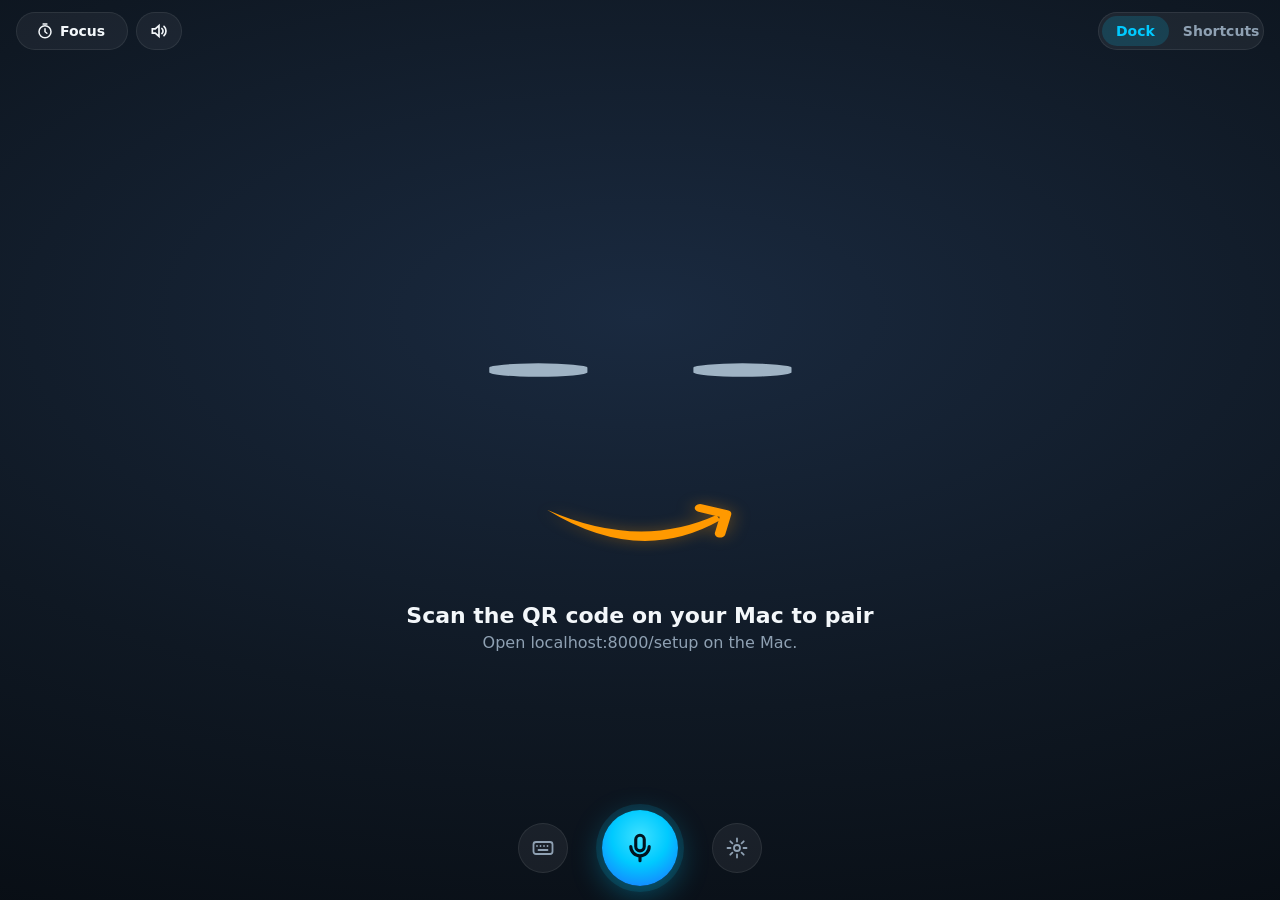
==== commit b53c2a95: "Clean up comments and docs for submission" ====
--- a/server/static/index.html
+++ b/server/static/index.html
@@ -14,10 +14,17 @@
 </head>
 <body data-view="face" data-stage="face">
   <header id="topbar">
-    <button type="button" id="focus-button" class="pill">
-      <svg viewBox="0 0 24 24" aria-hidden="true"><circle cx="12" cy="13" r="8"/><path d="M12 9v4l2.5 2M9.5 2.5h5"/></svg>
-      <span id="focus-button-text">Focus</span>
-    </button>
+    <div id="topbar-left">
+      <button type="button" id="focus-button" class="pill">
+        <svg viewBox="0 0 24 24" aria-hidden="true"><circle cx="12" cy="13" r="8"/><path d="M12 9v4l2.5 2M9.5 2.5h5"/></svg>
+        <span id="focus-button-text">Focus</span>
+      </button>
+      <!-- Mute: show answers without speaking them. -->
+      <button type="button" id="mute-button" class="pill" aria-label="Mute Dock" aria-pressed="false">
+        <svg class="sound-on" viewBox="0 0 24 24" aria-hidden="true"><path d="M4 9.5h3.5L12 5.5v13l-4.5-4H4z"/><path d="M15.5 9a4 4 0 0 1 0 6M18 6.5a7.5 7.5 0 0 1 0 11"/></svg>
+        <svg class="sound-off" viewBox="0 0 24 24" aria-hidden="true"><path d="M4 9.5h3.5L12 5.5v13l-4.5-4H4z"/><path d="M16 9.5l5 5M21 9.5l-5 5"/></svg>
+      </button>
+    </div>
     <div id="status" hidden>Connecting…</div>
     <div id="views" role="tablist">
       <button type="button" class="view-tab active" data-view="face">Dock</button>
@@ -26,12 +33,10 @@
   </header>
 
   <main id="main">
-    <!-- The stage shows one thing at a time: the face, the focus timer, or the cards. -->
+    <!-- The stage shows one thing at a time: the face, the focus timer, or cards. -->
     <section id="stage">
       <div id="face-scene" class="scene">
-        <div class="face-tips" id="face-tips-left"></div>
-        <div class="face-tips" id="face-tips-right"></div>
-        <svg id="face" class="mood-happy" viewBox="0 0 300 210" role="img" aria-label="Dock's face">
+        <svg id="face" class="mood-happy" viewBox="0 30 300 163" role="img" aria-label="Dock's face">
           <g class="float">
             <g transform="translate(98 82)"><g class="eye left"><g class="look"><g class="lid">
               <rect class="eye-open" x="-25" y="-38" width="50" height="76" rx="25"/>
@@ -41,7 +46,6 @@
               <rect class="eye-open" x="-25" y="-38" width="50" height="76" rx="25"/>
               <path class="eye-happy" d="M-27 12 Q0 -30 27 12"/>
             </g></g></g></g>
-            <!-- The smile: a swoosh with an arrowhead, like the Amazon smile -->
             <g class="mouth" transform="translate(150 158)"><g class="mouth-shape">
               <path class="smile" d="M-78 -14 Q0 32 66 -8 L69 -2 Q0 50 -78 -14 Z"/>
               <path class="arrow" d="M52 -16 L74 -9 L69 13"/>
@@ -49,8 +53,14 @@
             <text class="zz" x="236" y="40">z</text><text class="zz zz2" x="256" y="22">z</text>
           </g>
         </svg>
-        <div id="face-line"></div>
-        <div id="face-detail"></div>
+        <div id="face-below">
+          <div id="face-words">
+            <div id="face-line"></div>
+            <div id="face-detail"></div>
+          </div>
+          <div class="face-tips" id="face-tips-left"></div>
+          <div class="face-tips" id="face-tips-right"></div>
+        </div>
       </div>
 
       <div id="timer-scene" class="scene">
@@ -65,13 +75,15 @@
             <div id="focus-state"></div>
           </div>
         </div>
-        <div id="focus-goal"></div>
-        <div id="timer-moment"></div>
-        <div id="timer-presence"><span id="presence-dot"></span> <span id="presence-text">Camera off</span></div>
+        <div id="timer-info">
+          <div id="focus-goal"></div>
+          <div id="timer-moment"></div>
+          <div id="timer-presence"><span id="presence-dot"></span> <span id="presence-text">Camera off</span></div>
+        </div>
       </div>
 
       <div id="cards" class="scene">
-        <!-- Mac only: the chat box that opens when you click Dock's face in the menu bar -->
+        <!-- Mac only: chat box -->
         <div id="compose" class="panel" hidden>
           <form id="compose-form">
             <input id="compose-input" type="text" placeholder="Ask Dock…" autocomplete="off">
@@ -180,10 +192,9 @@
           <div class="panel-title" id="recap-day"></div>
           <div id="recap-summary"></div>
           <div id="recap-apps"></div>
-          <ul id="recap-files"></ul>
-        </div>
-
-        <!-- After a focus session: proof of work -->
+        </div>
+
+        <!-- Focus session report -->
         <div id="focus-report" class="panel" hidden>
           <button type="button" class="close" aria-label="Close">×</button>
           <div class="eyebrow">Session done</div>
@@ -200,7 +211,7 @@
           </div>
         </div>
 
-        <!-- Break: flashcards of the shortcuts you asked about -->
+        <!-- Break flashcards -->
         <div id="focus-break" class="panel" hidden>
           <div class="eyebrow">Break · <span id="break-left"></span></div>
           <div id="flashcard">
@@ -225,7 +236,7 @@
       </div>
     </section>
 
-    <!-- "Try saying" examples for the app in front (Shortcuts view, and while typing) -->
+    <!-- "Try saying" examples -->
     <section id="try">
       <div id="try-chips">
         <button type="button" class="chip">Tidy my downloads</button>
@@ -262,7 +273,7 @@
   </footer>
   <div id="glow" aria-hidden="true"></div>
 
-  <!-- Focus: start a session, or change the one that is running -->
+  <!-- Focus sheet -->
   <dialog id="focus-sheet" class="sheet">
     <div class="sheet-head"><span>Focus</span><button type="button" class="close" aria-label="Close">×</button></div>
     <div id="focus-start">
--- a/server/static/style.css
+++ b/server/static/style.css
@@ -1,4 +1,4 @@
-/* Dock phone app. Alexa-style colours: deep navy, Alexa cyan, Amazon orange. */
+/* Dock phone app styles. */
 :root {
   --bg: #0f1823;
   --bg-deep: #070c12;
@@ -12,6 +12,8 @@
   --red: #ff5a5f;
   --green: #2fd67b;
   --ease: cubic-bezier(0.2, 0.9, 0.3, 1.15);
+  /* Accent gradient used on cards and the main button. */
+  --glow: linear-gradient(90deg, #00caff, #1e6bff 55%, #8a5cff);
 }
 
 * { box-sizing: border-box; -webkit-tap-highlight-color: transparent; }
@@ -34,15 +36,16 @@
 [hidden] { display: none !important; }
 
 .primary, .secondary {
-  padding: 11px 20px;
+  min-height: 48px;
+  padding: 12px 22px;
   border: none;
   border-radius: 999px;
-  font-weight: 600;
+  font-weight: 700;
   white-space: nowrap;
   transition: transform 0.1s, filter 0.2s;
 }
-.primary { background: var(--cyan); color: #00141f; }
-.secondary { background: rgba(255, 255, 255, 0.09); color: var(--fg); }
+.primary { background: linear-gradient(135deg, #00caff, #1e6bff); color: white; box-shadow: 0 6px 20px rgba(30, 107, 255, 0.35); }
+.secondary { background: rgba(255, 255, 255, 0.1); color: var(--fg); }
 .primary:active, .secondary:active { transform: scale(0.96); }
 .small { padding: 7px 14px; font-size: 14px; }
 .row { display: flex; gap: 10px; }
@@ -50,10 +53,10 @@
 .row.center { justify-content: center; }
 .row.center > button { flex: none; }
 
-/* ---- Top bar ---- */
+/* ---- top bar ---- */
 
 #topbar {
-  /* Clear of the camera notch on either side when the phone is on its side. */
+  /* Clear the camera notch in landscape. */
   padding-left: max(16px, env(safe-area-inset-left)) !important;
   padding-right: max(16px, env(safe-area-inset-right)) !important;
   display: flex;
@@ -80,7 +83,7 @@
 #focus-button.live { border-color: var(--cyan); color: var(--cyan); }
 #focus-button.away { border-color: var(--orange); color: var(--orange); }
 
-/* "✓ Split Clip": a quick note at the top for things that just worked */
+/* Done toast */
 
 #status {
   position: absolute;
@@ -113,8 +116,20 @@
   font-weight: 600;
 }
 .view-tab.active { background: rgba(0, 202, 255, 0.16); color: var(--cyan); }
-
-/* ---- Main area ---- */
+/* Left group matches the view switch width so the bar stays symmetric. */
+#topbar-left, #views { width: 166px; height: 38px; }
+#topbar-left { display: flex; gap: 8px; }
+#topbar-left .pill { height: 100%; justify-content: center; }
+#focus-button { flex: 1; }
+#mute-button { width: 46px; padding: 0; flex: none; }
+#mute-button svg { width: 20px; height: 20px; }
+#mute-button .sound-off, #mute-button.on .sound-on { display: none; }
+#mute-button.on .sound-off { display: block; }
+#mute-button.on { color: var(--orange); border-color: rgba(255, 159, 67, 0.5); background: rgba(255, 159, 67, 0.12); }
+#views { align-items: stretch; }
+.view-tab { flex: 1; }
+
+/* ---- main area ---- */
 
 #main {
   padding-left: max(16px, env(safe-area-inset-left)) !important;
@@ -130,18 +145,18 @@
   flex: 1;
   display: grid;
   grid-template-columns: minmax(0, 1fr);
-  /* Exactly the space there is: a hidden scene (e.g. the focus timer behind the
-     face) must not make the page taller and show a scrollbar. */
+  /* Hidden scenes must not add height. */
   grid-template-rows: minmax(0, 1fr);
   min-height: 0;
   overflow: hidden;
 }
 body[data-view="pad"] #stage { grid-template-rows: auto; overflow: visible; }
-/* No scrollbars drawn anywhere on the phone (things still scroll if needed). */
+/* Hide scrollbars. */
 #main, #cards, #try-chips { scrollbar-width: none; }
+body:not(.mac)[data-view="face"][data-stage="face"]:not(.typing) #main { overflow: hidden; }
 #main::-webkit-scrollbar, #cards::-webkit-scrollbar { display: none; }
 
-/* All scenes sit in the same spot; only one is shown, and they cross-fade. */
+/* Scenes are stacked and cross-fade. */
 .scene {
   grid-area: 1 / 1;
   display: flex;
@@ -162,44 +177,47 @@
   transform: none;
   transition: opacity 0.35s ease 0.1s, transform 0.55s var(--ease) 0.1s, visibility 0s;
 }
-/* The face shrinks into the middle as a card grows out of it (and back). */
 #face-scene { transform: scale(0.6); }
 #timer-scene { transform: scale(0.85); }
 #cards { transform: scale(0.94); justify-content: safe center; gap: 14px; padding: 12px 0; overflow-y: auto; max-height: 100%; }
-
-/* ---- The face ---- */
-
+#cards > .panel { flex-shrink: 0; }
+#cards { overscroll-behavior: contain; -webkit-overflow-scrolling: touch; }
+
+/* ---- face ---- */
+
+/* The face stays centered; words and tips sit below (beside in landscape). */
 #face-scene {
   display: grid;
   grid-template-columns: minmax(0, 1fr);
-  grid-template-areas: "face" "line" "detail" "left" "right";
+  grid-template-rows: minmax(0, 1fr) auto minmax(0, 1fr);
+  grid-template-areas: "." "face" "below";
   justify-items: center;
-  align-content: center;
-  gap: 16px;
+  align-content: stretch;
   user-select: none;
 }
 #face { grid-area: face; width: min(80vw, 44vh, 420px); overflow: visible; cursor: pointer; }
-#face-line { grid-area: line; }
-#face-detail { grid-area: detail; }
-
-/* A few things to ask, shown only while Dock is idle: below the face in
-   portrait, on both sides of it in landscape (so the face can stay big). */
+#face-below { grid-area: below; align-self: start; max-height: 100%; overflow: hidden; display: flex; flex-direction: column; align-items: center; gap: 16px; padding-top: 18px; }
+#face-words { display: flex; flex-direction: column; align-items: center; gap: 16px; }
+#face-words > :empty { display: none; }
+
+/* Idle suggestions: below the face in portrait, either side in landscape. */
 .face-tips { display: none; gap: 8px; flex-wrap: wrap; justify-content: center; max-width: 30rem; }
-#face-tips-left { grid-area: left; }
-#face-tips-right { grid-area: right; margin-top: -8px; }
+#face-tips-right { margin-top: -8px; }
 #face-scene.idle .face-tips { display: flex; }
-.face-tips .chip { white-space: normal; text-align: center; font-size: 15px; padding: 9px 15px; }
+.face-tips .chip { white-space: normal; text-align: center; font-size: 17px; padding: 11px 18px; }
 
 @media (min-aspect-ratio: 5/4) {
   #face-scene {
     grid-template-columns: minmax(0, 1fr) auto minmax(0, 1fr);
-    grid-template-rows: auto auto auto;
-    grid-template-areas: "left face right" "left line right" "left detail right";
+    grid-template-areas: "left . right" "left face right" "left below right";
     column-gap: clamp(12px, 3vw, 40px);
-    row-gap: 10px;
   }
-  /* Landscape: the face uses the height, so the eyes get much bigger. */
-  #face { width: min(46vw, 64vh, 640px); }
+  #face-below { display: contents; }
+  #face-words { grid-area: below; align-self: start; max-height: 100%; overflow: hidden; gap: 12px; padding-top: 14px; }
+  .face-tips { max-height: 100%; overflow: hidden; }
+  #face-tips-left { grid-area: left; }
+  #face-tips-right { grid-area: right; }
+  #face { width: min(46vw, 72vh, 640px); }
   .face-tips { flex-direction: column; flex-wrap: nowrap; align-self: center; width: 100%; max-width: 15rem; margin: 0 !important; }
   #face-tips-left { justify-self: end; align-items: flex-end; }
   #face-tips-right { justify-self: start; align-items: flex-start; }
@@ -255,18 +273,21 @@
 #face-detail:empty { display: none; }
 #face-line b { color: var(--cyan); }
 
-/* ---- Focus timer ---- */
+/* ---- focus timer ---- */
 
 #timer-scene { gap: 14px; }
-#timer-ring { position: relative; width: min(74vw, 42vh, 340px); aspect-ratio: 1; }
+/* The ring is a size container so the countdown scales with it. */
+#timer-ring { position: relative; width: min(74vw, 42vh, 340px); aspect-ratio: 1; container-type: inline-size; }
 #timer-ring svg { width: 100%; height: 100%; transform: rotate(-90deg); }
 #timer-ring circle { fill: none; stroke-width: 9; }
 #timer-ring .track { stroke: rgba(255, 255, 255, 0.07); }
 #timer-progress { stroke: url(#ring-color); stroke-linecap: round; stroke-dasharray: 565.5; transition: stroke-dashoffset 1s linear; filter: drop-shadow(0 0 6px rgba(0, 202, 255, 0.6)); }
 #timer-scene.paused #timer-progress { stroke: var(--orange); filter: none; }
 #timer-inner { position: absolute; inset: 0; display: flex; flex-direction: column; align-items: center; justify-content: center; }
-#focus-time { font-size: clamp(48px, 17vw, 84px); font-weight: 700; font-variant-numeric: tabular-nums; letter-spacing: -0.02em; }
-#focus-state { color: var(--muted); text-transform: uppercase; letter-spacing: 0.14em; font-size: 13px; font-weight: 600; }
+#focus-time { font-size: clamp(40px, 12vw, 72px); font-size: 24cqw; font-weight: 700; font-variant-numeric: tabular-nums; letter-spacing: -0.02em; }
+#focus-time.long { font-size: 18cqw; }
+#focus-state { color: var(--muted); text-transform: uppercase; letter-spacing: 0.14em; font-size: 13px; font-size: max(11px, 4.6cqw); font-weight: 600; }
+#timer-info { display: flex; flex-direction: column; align-items: center; gap: 14px; }
 #focus-goal { font-size: 22px; font-weight: 600; text-align: center; }
 #timer-presence { font-size: 14px; color: var(--muted); }
 #timer-scene { cursor: pointer; }
@@ -278,22 +299,30 @@
 #presence-dot.here { background: var(--green); }
 #presence-dot.away { background: var(--orange); }
 
-/* ---- Cards ---- */
+/* ---- cards ---- */
 
 .panel {
   position: relative;
   width: min(34rem, 100%);
-  padding: 20px 22px;
-  border-radius: 24px;
-  background: linear-gradient(180deg, rgba(30, 46, 70, 0.95), rgba(22, 34, 54, 0.95));
-  border: 1px solid var(--card-line);
-  box-shadow: 0 18px 50px rgba(0, 0, 0, 0.35);
+  padding: 24px 22px 22px;
+  border-radius: 28px;
+  background: rgba(16, 24, 38, 0.78);
+  -webkit-backdrop-filter: blur(24px) saturate(140%);
+  backdrop-filter: blur(24px) saturate(140%);
+  border: 1px solid rgba(255, 255, 255, 0.1);
+  box-shadow: 0 24px 60px rgba(0, 0, 0, 0.45);
+  overflow: hidden;
   animation: card-in 0.45s var(--ease);
-  font-size: 17px;
+  font-size: 18px;
+  line-height: 1.4;
+}
+.panel::before {
+  content: ""; position: absolute; top: 0; left: 0; right: 0; height: 3px;
+  background: var(--glow); opacity: 0.9;
 }
 .panel.leaving { animation: card-out 0.22s ease-in forwards; }
 @keyframes card-in { from { opacity: 0; transform: translateY(28px) scale(0.96); } }
-/* On the phone a card starts as a small round glow where the face was and opens up. */
+/* On the phone, cards grow out of the face. */
 body:not(.mac) .panel { animation: card-bloom 0.5s var(--ease); }
 body:not(.mac) .panel.leaving { animation: card-sink 0.24s ease-in forwards; }
 @keyframes card-bloom {
@@ -305,29 +334,28 @@
 @keyframes card-out { to { opacity: 0; transform: translateY(-14px) scale(0.97); } }
 
 .panel .close {
-  position: absolute; top: 10px; right: 10px;
-  width: 34px; height: 34px; border: none; border-radius: 50%;
-  background: rgba(255, 255, 255, 0.07); color: var(--muted); font-size: 20px; line-height: 1;
-}
-.eyebrow { color: var(--cyan); font-size: 13px; font-weight: 700; text-transform: uppercase; letter-spacing: 0.12em; margin-bottom: 6px; }
-.panel-title { font-weight: 700; font-size: 22px; margin-bottom: 10px; padding-right: 30px; }
+  position: absolute; top: 14px; right: 14px;
+  width: 36px; height: 36px; border: none; border-radius: 50%;
+  background: rgba(255, 255, 255, 0.08); color: var(--fg); font-size: 22px; line-height: 1; opacity: 0.8;
+}
+.eyebrow { color: var(--cyan); font-size: 13px; font-weight: 700; text-transform: uppercase; letter-spacing: 0.1em; margin-bottom: 8px; }
+.panel-title { font-weight: 800; font-size: 24px; letter-spacing: -0.01em; line-height: 1.2; margin-bottom: 14px; padding-right: 40px; }
 .panel input[type="text"] {
   width: 100%; margin: 4px 0 12px; padding: 12px 16px;
   border: 1px solid var(--card-line); border-radius: 14px;
   background: rgba(0, 0, 0, 0.25); color: var(--fg);
 }
 
-/* Bigger when it's the only thing on screen. */
-#cards[data-count="1"] .panel { font-size: 19px; padding: 26px 24px; }
-#cards[data-count="1"] .panel-title { font-size: 26px; }
-
-/* The answer to what you just asked */
+#cards[data-count="1"] .panel { font-size: 19px; padding: 28px 24px 24px; }
+#cards[data-count="1"] .panel-title { font-size: 28px; }
+
+/* The current answer */
 #answer { text-align: center; }
 #answer-you { color: var(--muted); font-size: 16px; margin-bottom: 8px; }
 #answer-you:empty { display: none; }
 #answer-text { font-size: 24px; font-weight: 600; line-height: 1.35; white-space: pre-line; }
 #cards[data-count="1"] #answer-text { font-size: clamp(24px, 6.5vw, 32px); }
-/* Next to another card it becomes a small caption above it. */
+/* Next to another card it becomes a caption. */
 #cards:not([data-count="1"]) #answer { order: -1; padding: 12px 18px; background: none; border: none; box-shadow: none; }
 #cards:not([data-count="1"]) #answer-text { font-size: 18px; font-weight: 500; color: var(--muted); }
 .thinking::after { content: "…"; display: inline-block; animation: dots 1.2s steps(4) infinite; width: 1.2em; text-align: left; overflow: hidden; vertical-align: bottom; }
@@ -340,10 +368,15 @@
 #card-shortcut:empty, #tip-shortcut:empty { display: none; }
 #card-detail { color: var(--muted); margin-top: 12px; white-space: pre-line; }
 #card-detail:empty { display: none; }
-/* Done: a check that pops in, the name, and the shortcut for next time. */
+#card.long { text-align: left; }
+#card.long #card-title, #cards[data-count="1"] #card.long #card-title { font-size: 21px; font-weight: 600; line-height: 1.45; padding-right: 40px; }
+body.mac #card.long #card-title { font-size: 16px !important; padding-right: 30px; }
+#card.long #card-detail { font-size: 15px; margin-top: 14px; }
+/* Done card */
 #card.done #card-title::before {
   content: "✓"; display: block; width: 64px; height: 64px; margin: 0 auto 12px; border-radius: 50%;
-  background: var(--cyan); color: #0b1526; font-size: 36px; line-height: 64px; font-weight: 800;
+  background: linear-gradient(135deg, #00caff, #1e6bff); color: white; font-size: 36px; line-height: 64px; font-weight: 800;
+  box-shadow: 0 0 30px rgba(0, 202, 255, 0.45);
   animation: check-pop 0.45s var(--ease) both 0.08s;
 }
 #card.done #card-shortcut { margin-top: 10px; opacity: 0.75; }
@@ -355,7 +388,7 @@
 body.mac #card.done #card-shortcut { margin: 0 0 0 auto; }
 body.mac #card.done .keys { font-size: 18px !important; }
 
-/* Keyboard shortcuts drawn as keys */
+/* Shortcut keycaps */
 .keys { display: inline-flex; gap: 8px; flex-wrap: wrap; justify-content: center; }
 .keys kbd {
   min-width: 1.6em; padding: 0.12em 0.38em;
@@ -395,23 +428,25 @@
 #plan-questions li::before { content: "? "; font-weight: 700; }
 #downloads .eyebrow { padding-right: 34px; }
 #mail-list { list-style: none; padding: 0; margin: 0; text-align: left; }
-#mail-list li { padding: 9px 0 9px 12px; border-left: 3px solid transparent; }
-#mail-list li + li { border-top: 1px solid var(--card-line); }
-#mail-list li.urgent { border-left-color: var(--orange); }
-.mail-from { font-weight: 700; display: flex; justify-content: space-between; gap: 8px; }
-.mail-when { color: var(--muted); font-weight: 400; font-size: 0.85em; flex: none; }
-.mail-gist { color: var(--muted); margin-top: 2px; }
-#mail-list li.urgent .mail-gist { color: var(--fg); }
+#mail-list, .briefing-mail { display: flex; flex-direction: column; gap: 8px; }
+#mail-list li, .briefing-mail li { padding: 12px 14px; border-radius: 16px; background: rgba(255, 255, 255, 0.05); }
+.mail-from { font-weight: 700; display: flex; align-items: baseline; gap: 8px; }
+.mail-when { color: var(--muted); font-weight: 500; font-size: 0.8em; flex: none; margin-left: auto; }
+.mail-gist { color: var(--muted); margin-top: 3px; }
+/* Urgent marker */
+#mail-list li.urgent .mail-from::before, .briefing-mail li.urgent .mail-from::before {
+  content: ""; width: 9px; height: 9px; border-radius: 50%; background: var(--orange); flex: none; align-self: center; margin-right: -2px;
+}
+#mail-list li.urgent .mail-gist, .briefing-mail li.urgent .mail-gist { color: var(--fg); }
 #mail-rest { color: var(--muted); font-size: 0.9em; margin-top: 10px; text-align: left; }
 #mail-rest:empty { display: none; }
 #briefing .row, #mail-plan .row { margin-top: 14px; }
 #briefing { text-align: left; }
-.briefing-section { margin-top: 12px; }
-.briefing-section .eyebrow { margin-bottom: 4px; }
-.briefing-line { padding: 3px 0; }
+#briefing-sections { display: flex; flex-direction: column; gap: 18px; }
+.briefing-section .eyebrow { margin-bottom: 8px; }
+.briefing-line { padding: 10px 14px; border-radius: 14px; background: rgba(255, 255, 255, 0.05); font-weight: 500; }
+.briefing-line + .briefing-line { margin-top: 6px; }
 .briefing-mail { list-style: none; padding: 0; margin: 0; }
-.briefing-mail li { padding: 6px 0 6px 12px; border-left: 3px solid transparent; }
-.briefing-mail li.urgent { border-left-color: var(--orange); }
 button.small { padding: 6px 12px; font-size: 14px; margin-top: 6px; border-radius: 16px; width: auto; max-width: 100%;
                white-space: normal; text-align: left; line-height: 1.3; }
 #mail-plan-list li { flex-wrap: wrap; }
@@ -420,7 +455,6 @@
 #mail-plan-list li { display: flex; gap: 10px; align-items: flex-start; padding: 7px 0; }
 #mail-plan-list input { width: 20px; height: 20px; margin-top: 3px; flex: none; accent-color: var(--cyan); }
 #mail-plan-list label { overflow-wrap: anywhere; }
-/* Long lists scroll inside the card, so its buttons stay in view. */
 #plan-moves, #downloads-list, #mail-list, #mail-plan-list { max-height: 45vh; overflow-y: auto; overscroll-behavior: contain; }
 #plan-moves.more, #downloads-list.more, #mail-list.more, #mail-plan-list.more { -webkit-mask-image: linear-gradient(to bottom, #000 calc(100% - 36px), transparent); mask-image: linear-gradient(to bottom, #000 calc(100% - 36px), transparent); }
 
@@ -429,7 +463,7 @@
 .bar-row > span:first-child { overflow: hidden; text-overflow: ellipsis; white-space: nowrap; }
 .bar { height: 10px; border-radius: 5px; background: linear-gradient(90deg, var(--cyan), var(--blue)); }
 .bar-time { color: var(--muted); text-align: right; }
-#recap-files, #report-files, #week-goals { margin: 12px 0 0; padding-left: 18px; color: var(--muted); font-size: 14px; }
+#report-files, #week-goals { margin: 12px 0 0; padding-left: 18px; color: var(--muted); font-size: 14px; }
 
 
 #report-numbers { font-size: 18px; line-height: 1.55; margin-bottom: 10px; }
@@ -442,7 +476,7 @@
 #flash-answer { margin: 6px 0 14px; }
 #week-summary { margin-bottom: 12px; line-height: 1.4; }
 
-/* ---- "Try saying" chips ---- */
+/* ---- suggestion chips ---- */
 
 #try { display: none; padding: 8px 0 4px; }
 body[data-view="pad"] #try, body.typing #try { display: block; }
@@ -459,7 +493,7 @@
 }
 .chip.selected { background: var(--cyan); border-color: var(--cyan); color: #00141f; font-weight: 600; }
 
-/* ---- Shortcuts view: cards stay on top, smaller ---- */
+/* ---- shortcuts view ---- */
 
 #pad-area { display: none; padding-bottom: 8px; }
 body[data-view="pad"] #pad-area { display: block; }
@@ -474,34 +508,46 @@
 body[data-view="pad"] #answer-text { font-size: 16px !important; display: -webkit-box; -webkit-line-clamp: 2; -webkit-box-orient: vertical; overflow: hidden; }
 body[data-view="pad"] #answer { padding: 4px 8px !important; }
 body[data-view="pad"] #cards { max-height: 44vh; overflow-y: auto; justify-content: flex-start; gap: 8px; }
-/* The shortcut card becomes one line: name on the left, keys on the right. */
 body[data-view="pad"] #card { display: grid; grid-template-columns: 1fr auto; align-items: center; gap: 2px 12px; text-align: left; }
 body[data-view="pad"] #card-shortcut { margin: 0; grid-row: 1 / span 2; grid-column: 2; }
 body[data-view="pad"] #card-detail { margin: 0; font-size: 13px; }
 
-#pad-app { font-size: 20px; font-weight: 700; margin: 14px 0 10px; }
-#pad { display: grid; grid-template-columns: repeat(2, 1fr); gap: 10px; }
-@media (min-width: 560px) { #pad { grid-template-columns: repeat(3, 1fr); } }
-@media (min-width: 760px) { #pad { grid-template-columns: repeat(4, 1fr); } }
+#pad-app { font-size: 22px; font-weight: 800; letter-spacing: -0.01em; margin: 16px 2px 12px; }
+/* 3 x 3 button grid */
+#pad { display: grid; grid-template-columns: repeat(3, minmax(0, 1fr)); gap: 12px; }
 .pad-button {
-  min-height: 64px;
-  padding: 10px 14px;
-  border: none;
-  border-radius: 16px;
-  background: rgba(255, 255, 255, 0.07);
+  min-height: 116px;
+  padding: 14px 8px 12px;
+  border: 1px solid var(--card-line);
+  border-radius: 22px;
+  background: linear-gradient(165deg, rgba(255, 255, 255, 0.11), rgba(255, 255, 255, 0.035));
+  box-shadow: inset 0 1px 0 rgba(255, 255, 255, 0.07), 0 8px 22px rgba(0, 0, 0, 0.28);
+  color: var(--fg);
   display: flex;
+  flex-direction: column;
   align-items: center;
-  justify-content: space-between;
-  gap: 8px;
-  text-align: left;
-  transition: transform 0.08s, background 0.2s;
-}
-.pad-button:active { transform: scale(0.96); }
-.pad-button.pressed { background: rgba(0, 202, 255, 0.35); }
-.pad-title { font-size: 16px; font-weight: 600; line-height: 1.2; overflow-wrap: anywhere; }
-.pad-shortcut { font-size: 14px; color: var(--muted); white-space: nowrap; }
-
-/* ---- Bottom controls ---- */
+  justify-content: center;
+  gap: 10px;
+  text-align: center;
+  transition: transform 0.08s, background 0.2s, border-color 0.2s;
+}
+.pad-button:active { transform: scale(0.95); }
+.pad-button.pressed { background: rgba(0, 202, 255, 0.28); border-color: var(--cyan); }
+.pad-title {
+  font-size: 18px; font-weight: 700; line-height: 1.2; overflow-wrap: anywhere;
+  display: -webkit-box; -webkit-line-clamp: 3; -webkit-box-orient: vertical; overflow: hidden;
+}
+.pad-keys { display: flex; flex-wrap: wrap; justify-content: center; gap: 3px; }
+.pad-keys:empty { display: none; }
+.pad-keys kbd {
+  min-width: 25px; height: 25px; padding: 0 5px;
+  border-radius: 8px; border: 1px solid rgba(255, 255, 255, 0.14); border-bottom-width: 2px;
+  background: rgba(0, 0, 0, 0.3);
+  font: 600 13px/23px -apple-system, system-ui, sans-serif; color: var(--muted);
+}
+.pad-button.pressed kbd { color: var(--fg); border-color: rgba(0, 202, 255, 0.6); }
+
+/* ---- bottom controls ---- */
 
 #controls { padding: 8px max(16px, env(safe-area-inset-right)) max(14px, env(safe-area-inset-bottom)) max(16px, env(safe-area-inset-left)); }
 #buttons { display: flex; align-items: center; justify-content: center; gap: 34px; }
@@ -531,6 +577,7 @@
 @keyframes ring { 50% { box-shadow: 0 0 0 16px rgba(0, 202, 255, 0.18), 0 8px 40px rgba(0, 202, 255, 0.6); } }
 
 #chat { display: flex; gap: 8px; align-items: center; }
+body.typing #buttons { display: none; }
 #chat-mic { color: var(--cyan); }
 body[data-voice="listening"] #chat-mic { background: rgba(0, 202, 255, 0.2); animation: ring 1.1s ease-in-out infinite; }
 #chat-input {
@@ -539,9 +586,8 @@
   border: 1px solid rgba(0, 202, 255, 0.4); border-radius: 999px;
   background: rgba(0, 0, 0, 0.3); color: var(--fg);
 }
-body.typing #buttons { display: none; }
-
-/* Alexa's light bar: cyan while listening, moving while thinking, pulsing while talking */
+
+/* Light bar: listening, thinking, speaking */
 #glow {
   position: fixed; left: 0; right: 0; bottom: 0; height: 5px;
   background: linear-gradient(90deg, var(--blue), var(--cyan), #6ff0ff, var(--cyan), var(--blue));
@@ -557,7 +603,7 @@
 @keyframes pulse { 50% { opacity: 0.45; } }
 @keyframes slide { to { background-position: -200% 0; } }
 
-/* ---- Sheets (Focus, Settings) ---- */
+/* ---- sheets ---- */
 
 .sheet {
   width: min(34rem, 100%);
@@ -592,23 +638,33 @@
 #saved { margin-top: 8px; font-size: 14px; color: var(--muted); }
 #saved b { color: var(--fg); }
 
-/* Phone on its side: the buttons move to a column on the right, so the
-   face gets the whole height, and the eyes get bigger. */
+/* Landscape layout */
 @media (min-aspect-ratio: 5/4) and (max-height: 560px) {
-  body { grid-template-columns: minmax(0, 1fr) auto; grid-template-rows: auto 1fr auto; }
-  #topbar { grid-column: 1 / -1; padding-bottom: 0; }
-  #main { grid-column: 1; grid-row: 2 / 4; }
-  #controls { grid-column: 2; grid-row: 2 / 4; display: flex; align-items: center; padding: 0 max(16px, env(safe-area-inset-right)) 0 4px; }
-  #buttons { flex-direction: column; gap: 16px; }
-  body.typing #controls { grid-column: 1 / -1; grid-row: 3; display: block; padding: 6px 16px 10px; }
-  body.typing #main { grid-row: 2; }
+  #topbar { padding-bottom: 0; }
+  #controls { padding: 0; }
+  body.typing #controls { padding: 6px 16px 10px; }
+  #buttons { position: fixed; z-index: 5; top: max(8px, env(safe-area-inset-top)); left: 50%; transform: translateX(-50%); gap: 10px; }
+  #buttons .round { width: 40px; height: 40px; }
+  #buttons .round svg { width: 21px; height: 21px; }
+  #talk { width: 50px; height: 50px; box-shadow: 0 0 0 4px rgba(0, 202, 255, 0.12), 0 4px 18px rgba(0, 202, 255, 0.35); }
+  #talk svg { width: 26px; height: 26px; }
   #face { width: min(46vw, 82vh, 640px); }
   #face .eye-open { x: -30px; y: -44px; width: 60px; height: 88px; rx: 30px; }
   #face-line { font-size: 20px; }
-  body.typing[data-view="face"] #try { display: none; }  /* the face already shows suggestions */
-}
-
-/* Resting: nothing happened for a while, so the whole screen dims (it stays on). */
+  #timer-scene { flex-direction: row; gap: clamp(20px, 5vw, 60px); }
+  #timer-ring { width: auto; height: min(94%, 440px); }
+  #timer-info { align-items: flex-start; max-width: 40vw; }
+  #focus-goal, #timer-moment { text-align: left; }
+  #pad-app { margin: 8px 2px 8px; }
+  #pad { gap: 8px; }
+  body[data-view="pad"] #pad-area { flex: 1; display: flex; flex-direction: column; min-height: 0; padding-bottom: max(12px, env(safe-area-inset-bottom)); }
+  body[data-view="pad"] #pad { flex: 1; grid-template-rows: repeat(3, minmax(56px, 1fr)); }
+  .pad-button { min-height: 0; padding: 8px; gap: 6px; border-radius: 18px; }
+  .pad-title { -webkit-line-clamp: 2; }
+  body.typing[data-view="face"] #try { display: none; }
+}
+
+/* Dim when idle */
 body::after {
   content: ""; position: fixed; inset: 0; z-index: 5;
   background: #000; opacity: 0; pointer-events: none;
@@ -616,10 +672,8 @@
 }
 body.dim::after { opacity: 0.72; }
 
-/* ---- Mac mode: the menu-bar bubble shows only the cards ---- */
-/* (The bubble's height follows the cards, so nothing here may depend on the
-   window's height, like vh; and if the cards are ever taller than the screen,
-   the bubble scrolls.) */
+/* ---- Mac mode: the bubble shows only the cards ---- */
+/* The bubble's height follows its content, so avoid vh units here. */
 body.mac { display: block; height: auto; overflow: hidden auto; background: transparent; }
 body.mac #plan-moves, body.mac #downloads-list, body.mac #mail-list, body.mac #mail-plan-list, body.mac #writing-text { max-height: 300px; }
 body.mac::after, body.mac #topbar, body.mac #controls, body.mac #glow, body.mac #face-scene, body.mac #timer-scene,
@@ -628,12 +682,12 @@
 body.mac #stage { display: block; }
 body.mac #cards { opacity: 1; visibility: visible; transform: none; padding: 0; gap: 8px; pointer-events: auto; }
 body.mac .panel { font-size: 15px !important; padding: 14px 16px !important; border-radius: 18px;
-                  background: #16233a; box-shadow: 0 6px 18px rgba(0, 0, 0, 0.35); }
+                  background: #0f1828; box-shadow: 0 6px 18px rgba(0, 0, 0, 0.35); }
 body.mac .panel-title { font-size: 17px !important; }
 body.mac #card-title { font-size: 19px !important; }
 body.mac #card .keys, body.mac #tip .keys { font-size: 30px !important; }
 body.mac #answer, body.mac #cards:not([data-count="1"]) #answer {
-  order: -1; padding: 12px 16px !important; background: #16233a; text-align: left;
+  order: -1; padding: 12px 16px !important; background: #0f1828; text-align: left;
   border: 1px solid rgba(0, 202, 255, 0.35); box-shadow: 0 6px 18px rgba(0, 0, 0, 0.35);
 }
 body.mac #answer-you { font-size: 13px; margin-bottom: 4px; }
@@ -670,17 +724,17 @@
   *, *::before, *::after { animation-duration: 0.01ms !important; transition-duration: 0.01ms !important; }
 }
 
-/* Writing help: the suggested text, with what changed marked. */
+/* Writing suggestion diff */
 #writing-text { text-align: left; white-space: pre-wrap; line-height: 1.45; margin: 10px 0 14px;
                 max-height: 40vh; overflow-y: auto; font-size: 0.95em; }
 #writing-text del { color: #ff8a8a; text-decoration: line-through; opacity: 0.8; }
 #writing-text ins { color: #7dffb0; text-decoration: none; background: rgba(125, 255, 176, 0.12); border-radius: 4px; }
 #writing-text del { margin-right: 0.2em; }
-/* Replace on its own line, the other two under it: no label is cut off. */
 #writing .row { flex-wrap: wrap; }
 #writing .row > button { padding-left: 10px; padding-right: 10px; white-space: nowrap; }
 #writing-replace { flex-basis: 100% !important; }
 
-/* "Search Google for …?" */
+/* Search offer */
 #search-query { font-size: 1.15em; font-weight: 600; margin: 8px 0 14px; overflow-wrap: anywhere; }
 #search-query::before { content: "“"; } #search-query::after { content: "”"; }
+
